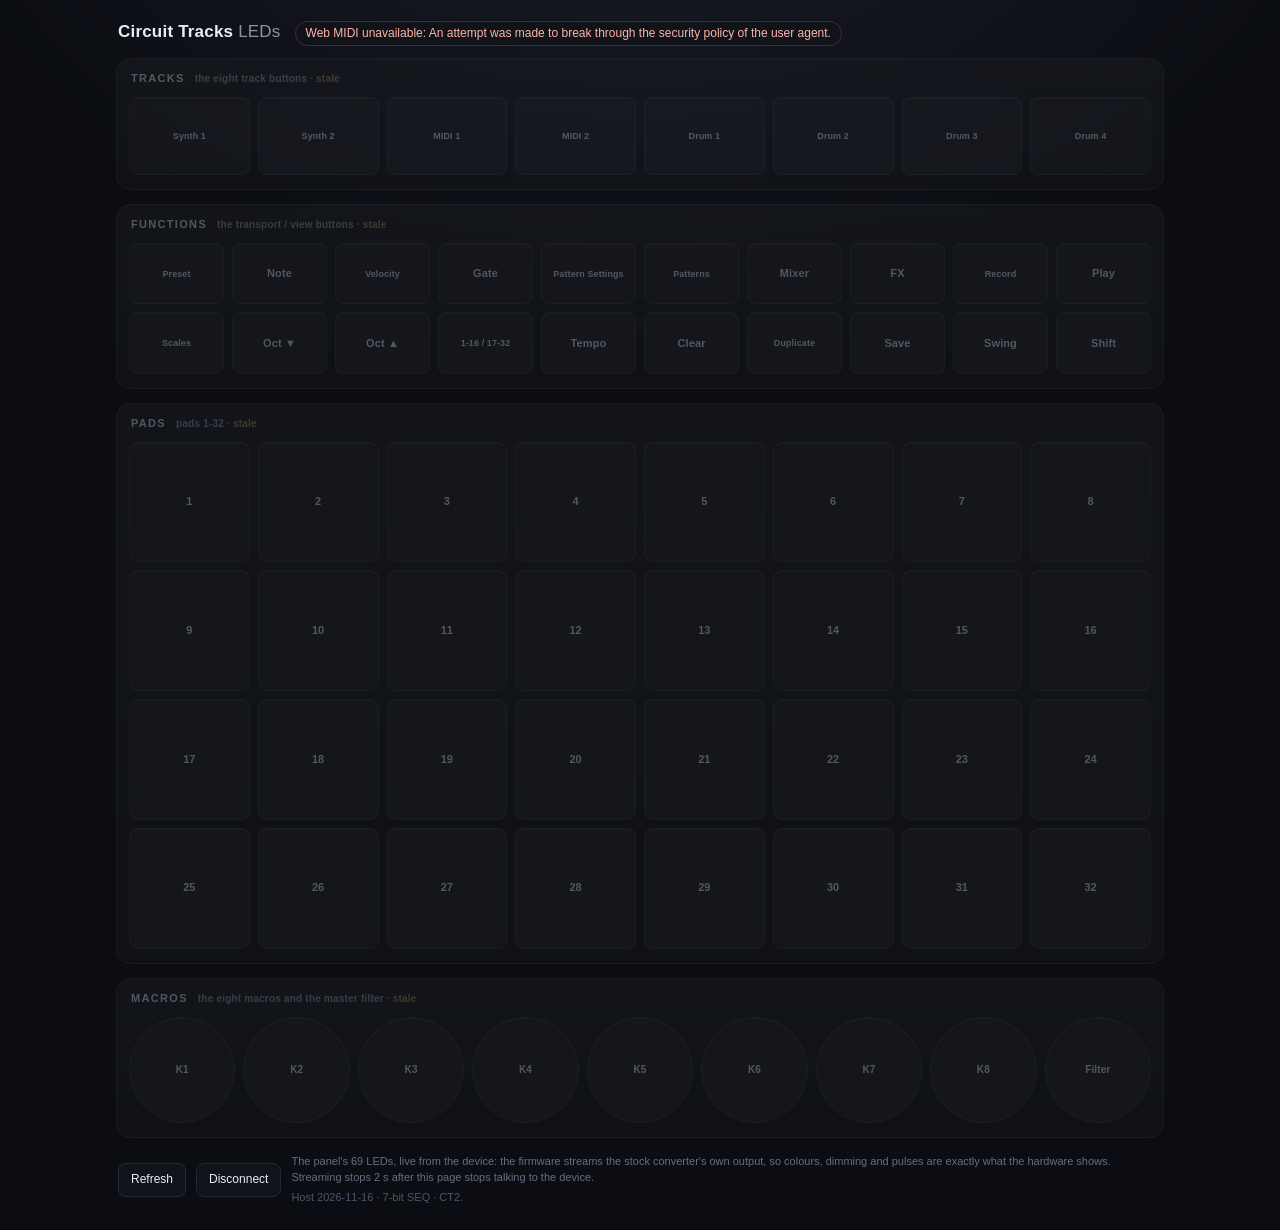
==== hosts/web/index.html @ 0ce1f320 "Hosts: draw the 69 LEDs on a Mac, and later on Android hosts/web is a plain web app: Web MIDI, the m" ====
<!doctype html>
<html lang="en">
<head>
<meta charset="utf-8">
<meta name="viewport" content="width=device-width, initial-scale=1, viewport-fit=cover">
<meta name="color-scheme" content="dark">
<title>Circuit Tracks LEDs</title>
<link rel="stylesheet" href="style.css">
</head>
<body class="stale">
<div id="app">
  <header>
    <h1>Circuit Tracks <span>LEDs</span></h1>
    <div id="status" class="status">starting…</div>
    <div id="dev" class="dev"></div>
    <div id="stats"></div>
  </header>

  <nav id="ports" aria-label="MIDI ports"></nav>

  <main id="panel"></main>

  <footer>
    <button id="full" title="ask the device for every LED again">Refresh</button>
    <button id="disconnect" title="stop streaming">Disconnect</button>
    <p>The panel's 69 LEDs, live from the device: the firmware streams the stock converter's own output, so colours, dimming and pulses are
    exactly what the hardware shows. Streaming stops 2&nbsp;s after this page stops talking to the device. <span id="build"></span></p>
  </footer>
</div>
<script type="module" src="app.js"></script>
</body>
</html>
---- hosts/web/style.css ----
:root {
  --bg: #0b0d12;
  --panel: #14171f;
  --line: #232833;
  --ink: #e8ecf5;
  --dim: #8b93a7;
  --off: #1a1e28;
  --sel: #2d6cdf;
}

* { box-sizing: border-box; }

html, body {
  margin: 0;
  min-height: 100%;
  background: radial-gradient(1200px 700px at 50% -10%, #171b26 0%, var(--bg) 60%) no-repeat, var(--bg);
  color: var(--ink);
  font: 14px/1.45 -apple-system, BlinkMacSystemFont, "SF Pro Text", "Segoe UI", Roboto, sans-serif;
  -webkit-font-smoothing: antialiased;
  -webkit-text-size-adjust: 100%;
}

body { padding: env(safe-area-inset-top) env(safe-area-inset-right) calc(16px + env(safe-area-inset-bottom)) env(safe-area-inset-left); }

#app { max-width: 1080px; margin: 0 auto; padding: 18px 16px 8px; }

header { display: flex; align-items: baseline; gap: 14px; flex-wrap: wrap; padding: 2px 2px 12px; }
h1 { font-size: 17px; font-weight: 650; letter-spacing: .2px; margin: 0; }
h1 span { color: var(--dim); font-weight: 500; }

.status {
  font-size: 12px; color: var(--dim);
  border: 1px solid var(--line); border-radius: 999px; padding: 3px 10px;
  background: #10131a;
}
.status.on { color: #9ee6b8; border-color: #24452f; }
.status.err { color: #ffb4a8; border-color: #4a2a25; }

/* which firmware the device is actually running, from the command base it sends: the one byte a flash cannot fake */
.dev {
  font-size: 12px; color: var(--dim);
  border: 1px solid var(--line); border-radius: 999px; padding: 3px 10px;
  background: #10131a;
}
.dev:empty { display: none; }
.dev.ok { color: #9ee6b8; border-color: #24452f; }
.dev.err { color: #ffb4a8; border-color: #4a2a25; }

#stats { margin-left: auto; font-variant-numeric: tabular-nums; font-size: 11px; color: var(--dim); }

nav { display: flex; gap: 8px; flex-wrap: wrap; padding: 0 2px 14px; }
nav:empty { display: none; }
.port {
  font: inherit; font-size: 12px; color: var(--ink);
  background: #10131a; border: 1px solid var(--line); border-radius: 8px;
  padding: 6px 11px; cursor: pointer;
}
.port:hover { border-color: #38415a; }
.port.sel { border-color: var(--sel); background: #16213a; }

main { display: grid; gap: 14px; }

.block {
  background: linear-gradient(180deg, #171b24, #12151d);
  border: 1px solid var(--line);
  border-radius: 14px;
  padding: 12px 12px 14px;
}
.block h2 {
  margin: 0 2px 10px; font-size: 11px; font-weight: 600; letter-spacing: .12em; text-transform: uppercase; color: var(--dim);
  display: flex; align-items: baseline; gap: 10px;
}
.block h2 small { font-size: 10px; letter-spacing: .02em; text-transform: none; color: #5d6478; }

.grid {
  display: grid;
  grid-template-columns: repeat(var(--cols), minmax(0, 1fr));
  gap: 8px;
}

/* every cell: the LED's own colour when on, a dark key when off; the label stays legible either way */
.cell {
  position: relative;
  display: flex; align-items: center; justify-content: center;
  background: var(--off);
  border: 1px solid #262c39;
  border-radius: 9px;
  aspect-ratio: 1 / 1;
  min-width: 0;
  transition: background-color 40ms linear, box-shadow 60ms linear, border-color 60ms linear;
  box-shadow: inset 0 1px 0 rgba(255, 255, 255, .04);
}
.cell[data-on] {
  background: var(--c);
  border-color: color-mix(in srgb, var(--c) 70%, #000);
  box-shadow: 0 0 12px -2px color-mix(in srgb, var(--c) 55%, transparent), inset 0 0 0 1px rgba(255, 255, 255, .12);
}

.cell .lbl {
  font-size: 11px; font-weight: 600; letter-spacing: .01em;
  color: var(--dim);
  pointer-events: none; user-select: none;
  padding: 0 4px; text-align: center;
  overflow: hidden; text-overflow: ellipsis; white-space: nowrap; max-width: 100%;
}
/* the buttons' names are words, not numbers: let them wrap rather than be cut */
.cell.button .lbl { white-space: normal; overflow-wrap: anywhere; line-height: 1.15; }
.cell.wide .lbl { font-size: 9px; }

/* tracks / functions are keys, not pads: a little shorter, they read as buttons */
.cell.button { aspect-ratio: 1.55 / 1; border-radius: 8px; min-height: 44px; }
.cell.knob { border-radius: 999px; aspect-ratio: 1 / 1; width: 100%; max-width: 116px; justify-self: center; }
.cell.knob .lbl { font-size: 10px; }

/* no stream at all (no port, or nothing ever received): dim, so a picture that was never live is not mistaken for the hardware.
   Silence alone does not dim: the device sends nothing while no LED changes and never acks a keepalive. */
body.stale main { opacity: .55; filter: saturate(.6); }
body.stale .block h2 small::after { content: " · stale"; color: #7a5a3a; }

footer { display: flex; gap: 10px; align-items: center; flex-wrap: wrap; padding: 16px 2px 0; }
footer button {
  font: inherit; font-size: 12px; color: var(--ink);
  background: #10131a; border: 1px solid var(--line); border-radius: 8px; padding: 7px 12px; cursor: pointer;
}
footer button:hover { border-color: #38415a; }
footer p { flex: 1 1 320px; margin: 0; font-size: 11px; color: #666e82; }

@media (max-width: 560px) {
  #app { padding: 12px 10px 6px; }
  .grid { gap: 6px; }
  .cell .lbl { font-size: 9.5px; }
  .cell.wide .lbl { font-size: 8px; }
  .block { padding: 10px; border-radius: 12px; }
  #stats { width: 100%; margin-left: 0; }
  /* the same panel, in fewer columns: 69 cells still fit a phone without pinching */
  .block.tracks .grid { grid-template-columns: repeat(4, minmax(0, 1fr)); }
  .block.functions .grid { grid-template-columns: repeat(5, minmax(0, 1fr)); }
  .block.macros .grid { grid-template-columns: repeat(5, minmax(0, 1fr)); }
  .cell.button { aspect-ratio: 2 / 1; min-height: 46px; }
}

/* ?diag: the measurements, out of the way of the panel */
#diag {
  position: fixed; right: 12px; bottom: 12px; z-index: 10;
  width: min(560px, calc(100vw - 24px));
  background: #0b0d12f2; border: 1px solid #38415a; border-radius: 10px; padding: 10px 12px;
  font-size: 11px; color: var(--ink); box-shadow: 0 8px 28px #0009;
}
#diag b { display: block; font-size: 10px; letter-spacing: .1em; text-transform: uppercase; color: var(--dim); margin-bottom: 6px; }
#diag pre { margin: 0 0 8px; white-space: pre-wrap; font: 11px/1.5 ui-monospace, SFMono-Regular, Menlo, monospace; }
#diag .diagrow { display: flex; gap: 8px; }
#diag button {
  font: inherit; font-size: 11px; color: var(--ink); background: #10131a;
  border: 1px solid var(--line); border-radius: 7px; padding: 5px 10px; cursor: pointer;
}
#diag button:hover { border-color: #38415a; }
#build { display: block; margin-top: 4px; color: #4d5568; }
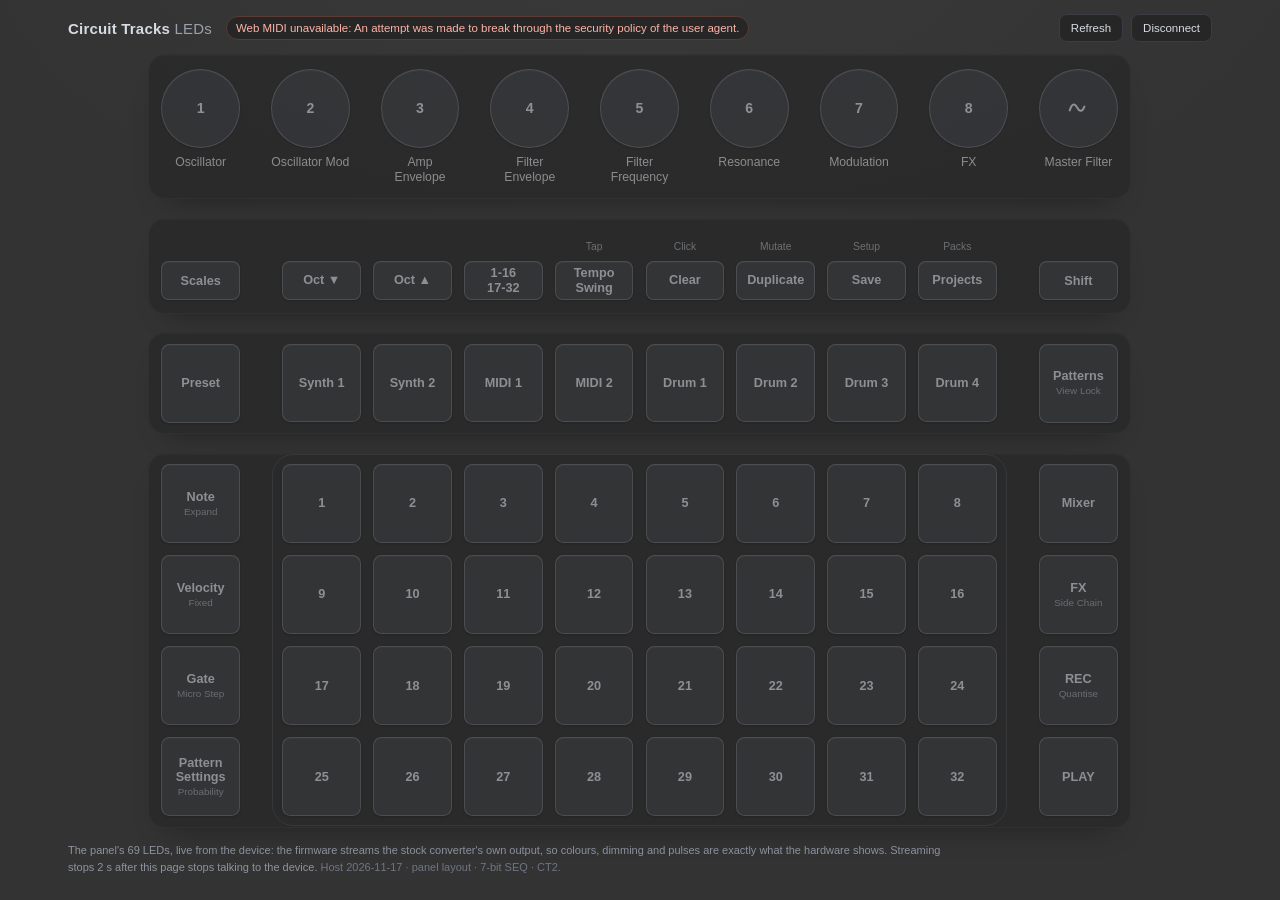
==== commit 3ca3b4ae: "Hosts: draw the panel's own layout, after the user's mock-up The mirror was four stacked functional " ====
--- a/hosts/web/index.html
+++ b/hosts/web/index.html
@@ -9,20 +9,21 @@
 </head>
 <body class="stale">
 <div id="app">
-  <header>
+  <header class="bar">
     <h1>Circuit Tracks <span>LEDs</span></h1>
     <div id="status" class="status">starting…</div>
     <div id="dev" class="dev"></div>
-    <div id="stats"></div>
+    <nav id="ports" aria-label="MIDI ports"></nav>
+    <div class="actions">
+      <span id="stats"></span>
+      <button id="full" title="ask the device for every LED again">Refresh</button>
+      <button id="disconnect" title="stop streaming">Disconnect</button>
+    </div>
   </header>
 
-  <nav id="ports" aria-label="MIDI ports"></nav>
-
-  <main id="panel"></main>
+  <main id="panel" aria-label="The panel's 69 LEDs"></main>
 
   <footer>
-    <button id="full" title="ask the device for every LED again">Refresh</button>
-    <button id="disconnect" title="stop streaming">Disconnect</button>
     <p>The panel's 69 LEDs, live from the device: the firmware streams the stock converter's own output, so colours, dimming and pulses are
     exactly what the hardware shows. Streaming stops 2&nbsp;s after this page stops talking to the device. <span id="build"></span></p>
   </footer>
--- a/hosts/web/style.css
+++ b/hosts/web/style.css
@@ -1,157 +1,197 @@
 :root {
-  --bg: #0b0d12;
-  --panel: #14171f;
-  --line: #232833;
-  --ink: #e8ecf5;
-  --dim: #8b93a7;
-  --off: #1a1e28;
-  --sel: #2d6cdf;
+  --page: #333333;
+  --panel: #232323;
+  --ink: #d7dbe3;
+  --dim: #9aa0ad;
+  --dim2: #7d8391;
+  --line: #3a3d47;
+  --key: #32353e;
+  --keyline: rgba(198, 208, 228, .30);
+  --sel: #5f82dd;
+  --ok: #9ee6b8;
+  --err: #ffb4a8;
 }
 
 * { box-sizing: border-box; }
 
-html, body {
-  margin: 0;
-  min-height: 100%;
-  background: radial-gradient(1200px 700px at 50% -10%, #171b26 0%, var(--bg) 60%) no-repeat, var(--bg);
+html, body { margin: 0; min-height: 100%; }
+
+body {
+  background: radial-gradient(1100px 620px at 50% -12%, #3a3a3a 0%, var(--page) 62%) no-repeat, var(--page);
   color: var(--ink);
-  font: 14px/1.45 -apple-system, BlinkMacSystemFont, "SF Pro Text", "Segoe UI", Roboto, sans-serif;
+  font: 14px/1.42 -apple-system, BlinkMacSystemFont, "SF Pro Text", "Segoe UI", Roboto, sans-serif;
   -webkit-font-smoothing: antialiased;
   -webkit-text-size-adjust: 100%;
+  padding: env(safe-area-inset-top) env(safe-area-inset-right) calc(12px + env(safe-area-inset-bottom)) env(safe-area-inset-left);
 }
 
-body { padding: env(safe-area-inset-top) env(safe-area-inset-right) calc(16px + env(safe-area-inset-bottom)) env(safe-area-inset-left); }
+#app { max-width: 1180px; margin: 0 auto; padding: 14px 16px 8px; }
 
-#app { max-width: 1080px; margin: 0 auto; padding: 18px 16px 8px; }
+/* ---------------------------------------------------------------- the bar: connection, ports, the two buttons */
 
-header { display: flex; align-items: baseline; gap: 14px; flex-wrap: wrap; padding: 2px 2px 12px; }
-h1 { font-size: 17px; font-weight: 650; letter-spacing: .2px; margin: 0; }
+.bar { display: flex; align-items: center; gap: 8px; flex-wrap: wrap; padding: 0 2px 12px; min-height: 28px; }
+h1 { font-size: 15px; font-weight: 650; letter-spacing: .2px; margin: 0 6px 0 0; white-space: nowrap; }
 h1 span { color: var(--dim); font-weight: 500; }
 
-.status {
-  font-size: 12px; color: var(--dim);
-  border: 1px solid var(--line); border-radius: 999px; padding: 3px 10px;
-  background: #10131a;
+.status, .dev {
+  font-size: 11.5px; color: var(--dim); white-space: nowrap;
+  background: #262626; border: 1px solid var(--line); border-radius: 999px; padding: 3px 9px;
 }
-.status.on { color: #9ee6b8; border-color: #24452f; }
-.status.err { color: #ffb4a8; border-color: #4a2a25; }
+.status.on, .dev.ok { color: var(--ok); border-color: #3d5a45; }
+.status.err, .dev.err { color: var(--err); border-color: #5b3a34; }
+.dev:empty { display: none; }
 
-/* which firmware the device is actually running, from the command base it sends: the one byte a flash cannot fake */
-.dev {
-  font-size: 12px; color: var(--dim);
-  border: 1px solid var(--line); border-radius: 999px; padding: 3px 10px;
-  background: #10131a;
-}
-.dev:empty { display: none; }
-.dev.ok { color: #9ee6b8; border-color: #24452f; }
-.dev.err { color: #ffb4a8; border-color: #4a2a25; }
-
-#stats { margin-left: auto; font-variant-numeric: tabular-nums; font-size: 11px; color: var(--dim); }
-
-nav { display: flex; gap: 8px; flex-wrap: wrap; padding: 0 2px 14px; }
+nav { display: flex; gap: 6px; flex-wrap: wrap; }
 nav:empty { display: none; }
 .port {
-  font: inherit; font-size: 12px; color: var(--ink);
-  background: #10131a; border: 1px solid var(--line); border-radius: 8px;
-  padding: 6px 11px; cursor: pointer;
+  font: inherit; font-size: 11.5px; color: var(--ink); cursor: pointer;
+  background: #262626; border: 1px solid var(--line); border-radius: 8px; padding: 4px 10px;
 }
-.port:hover { border-color: #38415a; }
-.port.sel { border-color: var(--sel); background: #16213a; }
+.port:hover { border-color: #5a6072; }
+.port.sel { border-color: var(--sel); background: #2c3550; }
 
-main { display: grid; gap: 14px; }
+.actions { margin-left: auto; display: flex; align-items: center; gap: 8px; flex-wrap: wrap; }
+#stats { font-size: 11px; color: var(--dim2); font-variant-numeric: tabular-nums; white-space: nowrap; }
+.actions button {
+  font: inherit; font-size: 11.5px; color: var(--ink); cursor: pointer;
+  background: #262626; border: 1px solid var(--line); border-radius: 8px; padding: 5px 11px;
+}
+.actions button:hover { border-color: #5a6072; }
 
-.block {
-  background: linear-gradient(180deg, #171b24, #12151d);
-  border: 1px solid var(--line);
-  border-radius: 14px;
-  padding: 12px 12px 14px;
-}
-.block h2 {
-  margin: 0 2px 10px; font-size: 11px; font-weight: 600; letter-spacing: .12em; text-transform: uppercase; color: var(--dim);
-  display: flex; align-items: baseline; gap: 10px;
-}
-.block h2 small { font-size: 10px; letter-spacing: .02em; text-transform: none; color: #5d6478; }
+/* ---------------------------------------------------------------- the panel: everything is measured in `u`, 1/1046 of its own width, so
+   the whole layout scales as one picture and always fits the window (the width cap keeps it inside the viewport's height too). */
 
-.grid {
-  display: grid;
-  grid-template-columns: repeat(var(--cols), minmax(0, 1fr));
-  gap: 8px;
+#panel {
+  container-type: inline-size;
+  --u: calc(100cqw / 1046);
+  width: min(100%, max(540px, calc((100dvh - 132px) * 1.28)));
+  margin: 0 auto;
 }
 
-/* every cell: the LED's own colour when on, a dark key when off; the label stays legible either way */
+.row {
+  position: relative;
+  background: var(--panel);
+  border: 1px solid #2f2f2f;
+  border-radius: calc(18 * var(--u));
+  padding: calc(13 * var(--u));
+  margin-bottom: calc(20 * var(--u));
+  box-shadow: 0 16px 30px -20px #000000cc, inset 0 1px 0 #ffffff08;
+}
+.row:last-child { margin-bottom: 0; }
+
+/* top row: nine knobs, a caption under each */
+.row.kind-knobs {
+  display: grid;
+  grid-template-columns: repeat(9, minmax(0, 1fr));
+  gap: calc(33 * var(--u));
+  padding: calc(15 * var(--u)) calc(13 * var(--u)) calc(14 * var(--u));
+}
+.row.kind-knobs .slot { display: flex; flex-direction: column; gap: calc(8 * var(--u)); }
+.row.kind-knobs .cap {
+  font-size: calc(13 * var(--u)); line-height: 1.2; text-align: center; color: #cfd4dd;
+  min-height: calc(31 * var(--u));
+}
+
+/* the two button rows: one key, eight keys, one key */
+.slot { position: relative; min-width: 0; }
+.row.kind-keys {
+  display: grid;
+  grid-template-columns: calc(84 * var(--u)) 1fr calc(84 * var(--u));
+  gap: calc(45 * var(--u));
+}
+.mid { display: grid; grid-template-columns: repeat(8, minmax(0, 1fr)); gap: calc(13 * var(--u)); }
+.col { display: grid; gap: calc(13 * var(--u)); align-content: start; }
+
+.row.functions { padding-top: calc(45 * var(--u)); }
+.row.tracks { padding-top: calc(11 * var(--u)); padding-bottom: calc(11 * var(--u)); }
+
+/* the word the hardware prints above a top-row key (Tap, Click, Mutate, Setup, Packs) */
+.above {
+  position: absolute; left: 0; right: 0; bottom: calc(100% + 7 * var(--u));
+  font-size: calc(11 * var(--u)); color: #99a0ae; text-align: center; white-space: nowrap;
+}
+
+/* bottom row: four transport keys, the pads, four more transport keys */
+.row.kind-main {
+  display: grid;
+  grid-template-columns: calc(84 * var(--u)) 1fr calc(84 * var(--u));
+  gap: calc(45 * var(--u));
+  padding: calc(11 * var(--u)) calc(13 * var(--u));
+}
+.pads {
+  display: grid;
+  grid-template-columns: repeat(8, minmax(0, 1fr));
+  gap: calc(13 * var(--u));
+  border-radius: calc(12 * var(--u));
+  outline: 1px solid #3a3d47;
+  outline-offset: calc(10 * var(--u));
+}
+
+/* every cell: a key in the page's colour when off, the LED's own colour and glow when on; the label stays legible either way */
 .cell {
   position: relative;
-  display: flex; align-items: center; justify-content: center;
-  background: var(--off);
-  border: 1px solid #262c39;
-  border-radius: 9px;
-  aspect-ratio: 1 / 1;
-  min-width: 0;
+  display: flex; flex-direction: column; align-items: center; justify-content: center;
+  gap: calc(2 * var(--u));
+  min-width: 0; width: 100%;
+  padding: calc(4 * var(--u)) calc(5 * var(--u));
+  background: var(--key);
+  border: 1px solid var(--keyline);
+  border-radius: calc(9 * var(--u));
+  color: var(--ink);
+  text-align: center;
+  box-shadow: inset 0 1px 0 #ffffff0d, 0 1px 2px #00000059;
   transition: background-color 40ms linear, box-shadow 60ms linear, border-color 60ms linear;
-  box-shadow: inset 0 1px 0 rgba(255, 255, 255, .04);
 }
+.cell .lbl {
+  font-size: calc(13.5 * var(--u)); font-weight: 650; line-height: 1.12;
+  white-space: pre-line; overflow-wrap: anywhere;
+}
+.cell .sub { font-size: calc(10.5 * var(--u)); line-height: 1.15; opacity: .62; }
+.cell .ico { display: block; width: calc(22 * var(--u)); height: calc(13 * var(--u)); }
+
+.cell.key, .cell.pad { aspect-ratio: 1 / 1; }
+.cell.fn { aspect-ratio: 2 / 1; border-radius: calc(8 * var(--u)); }
+.cell.knob { aspect-ratio: 1 / 1; border-radius: 50%; padding: calc(2 * var(--u)); }
+.cell.knob .lbl { font-size: calc(15 * var(--u)); }
+
 .cell[data-on] {
   background: var(--c);
-  border-color: color-mix(in srgb, var(--c) 70%, #000);
-  box-shadow: 0 0 12px -2px color-mix(in srgb, var(--c) 55%, transparent), inset 0 0 0 1px rgba(255, 255, 255, .12);
+  border-color: color-mix(in srgb, var(--c) 62%, #ffffff 14%);
+  box-shadow: 0 0 calc(16 * var(--u)) calc(-3 * var(--u)) color-mix(in srgb, var(--c) 70%, transparent),
+              inset 0 1px 0 #ffffff2e;
 }
-
-.cell .lbl {
-  font-size: 11px; font-weight: 600; letter-spacing: .01em;
-  color: var(--dim);
-  pointer-events: none; user-select: none;
-  padding: 0 4px; text-align: center;
-  overflow: hidden; text-overflow: ellipsis; white-space: nowrap; max-width: 100%;
-}
-/* the buttons' names are words, not numbers: let them wrap rather than be cut */
-.cell.button .lbl { white-space: normal; overflow-wrap: anywhere; line-height: 1.15; }
-.cell.wide .lbl { font-size: 9px; }
-
-/* tracks / functions are keys, not pads: a little shorter, they read as buttons */
-.cell.button { aspect-ratio: 1.55 / 1; border-radius: 8px; min-height: 44px; }
-.cell.knob { border-radius: 999px; aspect-ratio: 1 / 1; width: 100%; max-width: 116px; justify-self: center; }
-.cell.knob .lbl { font-size: 10px; }
 
 /* no stream at all (no port, or nothing ever received): dim, so a picture that was never live is not mistaken for the hardware.
    Silence alone does not dim: the device sends nothing while no LED changes and never acks a keepalive. */
-body.stale main { opacity: .55; filter: saturate(.6); }
-body.stale .block h2 small::after { content: " · stale"; color: #7a5a3a; }
+body.stale #panel { opacity: .55; filter: saturate(.6); }
 
-footer { display: flex; gap: 10px; align-items: center; flex-wrap: wrap; padding: 16px 2px 0; }
-footer button {
-  font: inherit; font-size: 12px; color: var(--ink);
-  background: #10131a; border: 1px solid var(--line); border-radius: 8px; padding: 7px 12px; cursor: pointer;
+footer { padding: 14px 2px 0; }
+footer p { margin: 0; max-width: 900px; font-size: 11px; line-height: 1.5; color: #8d93a0; }
+#build { color: #6f7583; }
+
+@media (max-width: 1000px) {
+  #panel { width: 100%; }
 }
-footer button:hover { border-color: #38415a; }
-footer p { flex: 1 1 320px; margin: 0; font-size: 11px; color: #666e82; }
 
-@media (max-width: 560px) {
-  #app { padding: 12px 10px 6px; }
-  .grid { gap: 6px; }
-  .cell .lbl { font-size: 9.5px; }
-  .cell.wide .lbl { font-size: 8px; }
-  .block { padding: 10px; border-radius: 12px; }
-  #stats { width: 100%; margin-left: 0; }
-  /* the same panel, in fewer columns: 69 cells still fit a phone without pinching */
-  .block.tracks .grid { grid-template-columns: repeat(4, minmax(0, 1fr)); }
-  .block.functions .grid { grid-template-columns: repeat(5, minmax(0, 1fr)); }
-  .block.macros .grid { grid-template-columns: repeat(5, minmax(0, 1fr)); }
-  .cell.button { aspect-ratio: 2 / 1; min-height: 46px; }
+@media (max-width: 680px) {
+  #app { padding: 10px 10px 6px; overflow-x: auto; }
+  /* too narrow for the panel's proportions: keep the words readable and let the panel scroll sideways */
+  #panel { width: 620px; }
+  .actions { width: 100%; }
 }
 
 /* ?diag: the measurements, out of the way of the panel */
 #diag {
   position: fixed; right: 12px; bottom: 12px; z-index: 10;
   width: min(560px, calc(100vw - 24px));
-  background: #0b0d12f2; border: 1px solid #38415a; border-radius: 10px; padding: 10px 12px;
+  background: #232323f2; border: 1px solid #3a3d47; border-radius: 10px; padding: 10px 12px;
   font-size: 11px; color: var(--ink); box-shadow: 0 8px 28px #0009;
 }
 #diag b { display: block; font-size: 10px; letter-spacing: .1em; text-transform: uppercase; color: var(--dim); margin-bottom: 6px; }
 #diag pre { margin: 0 0 8px; white-space: pre-wrap; font: 11px/1.5 ui-monospace, SFMono-Regular, Menlo, monospace; }
 #diag .diagrow { display: flex; gap: 8px; }
 #diag button {
-  font: inherit; font-size: 11px; color: var(--ink); background: #10131a;
+  font: inherit; font-size: 11px; color: var(--ink); background: #2b2b2b;
   border: 1px solid var(--line); border-radius: 7px; padding: 5px 10px; cursor: pointer;
 }
-#diag button:hover { border-color: #38415a; }
-#build { display: block; margin-top: 4px; color: #4d5568; }
+#diag button:hover { border-color: #5a6072; }
